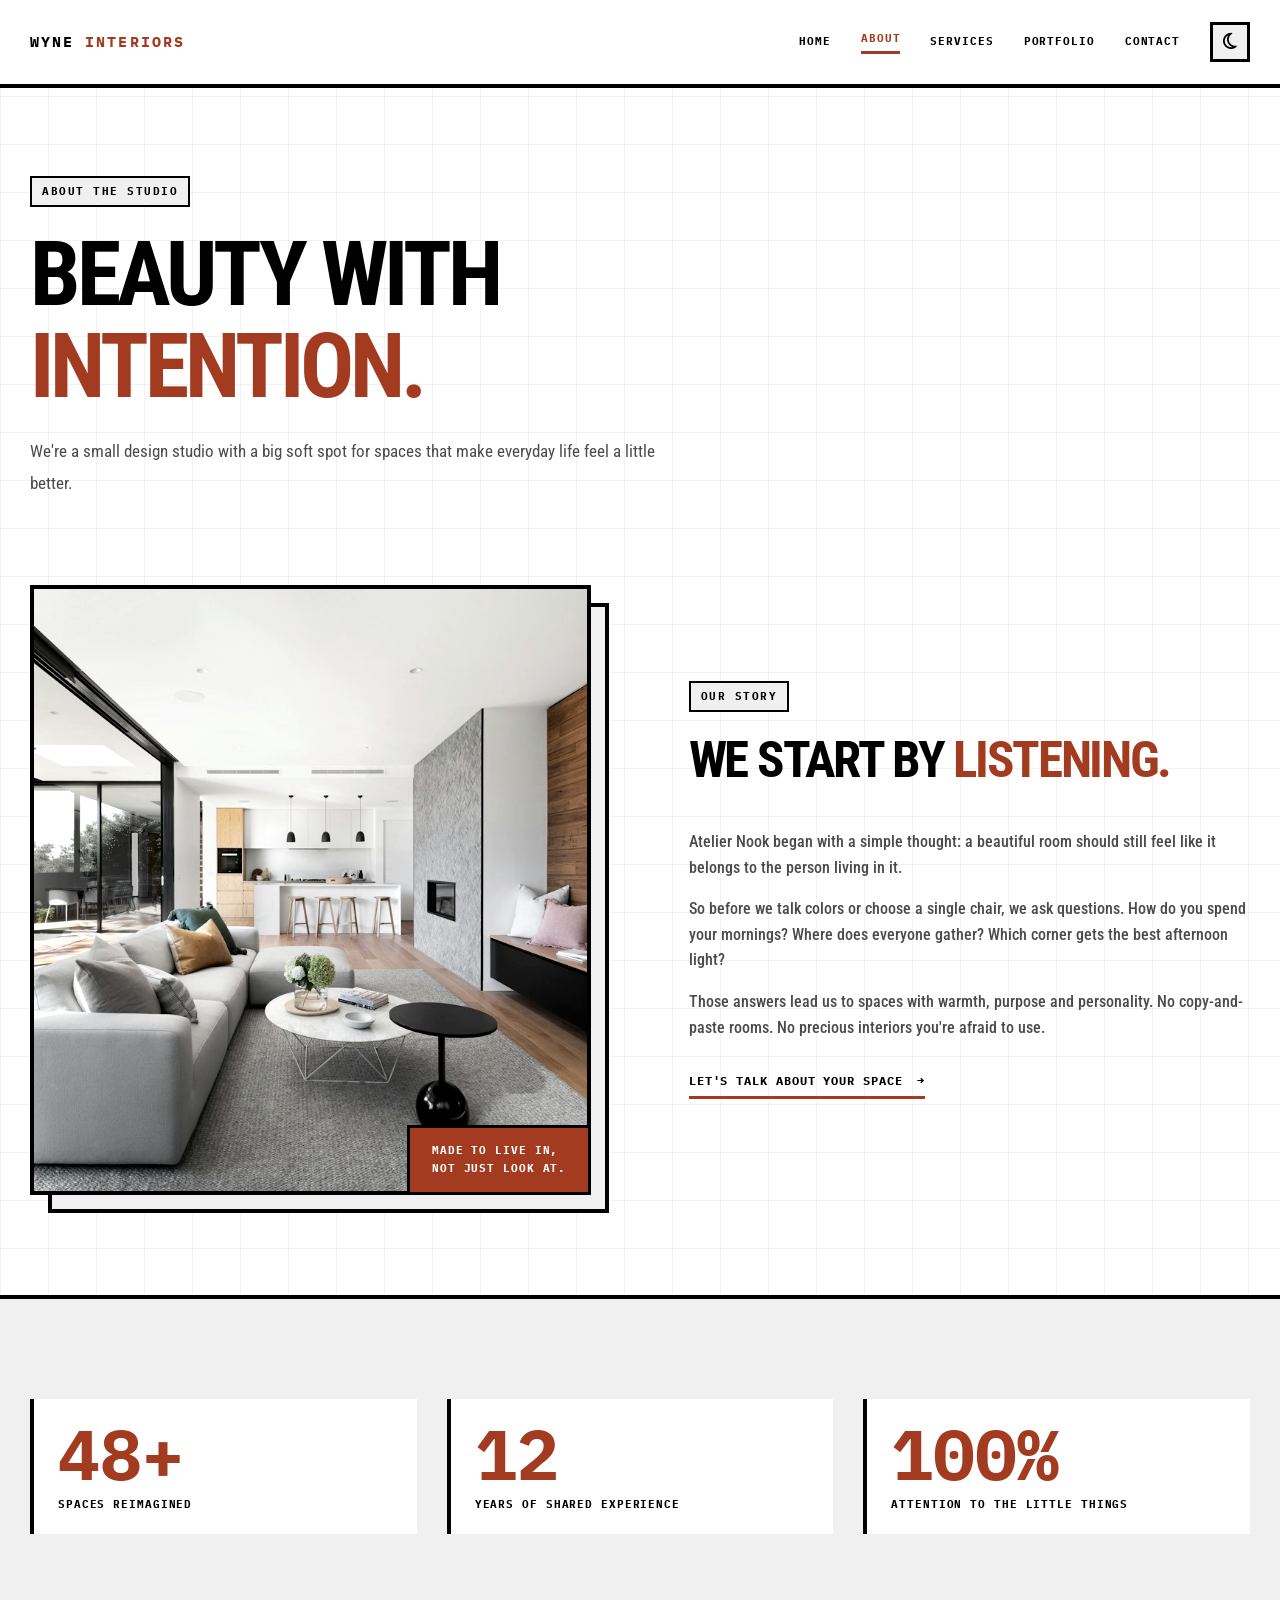
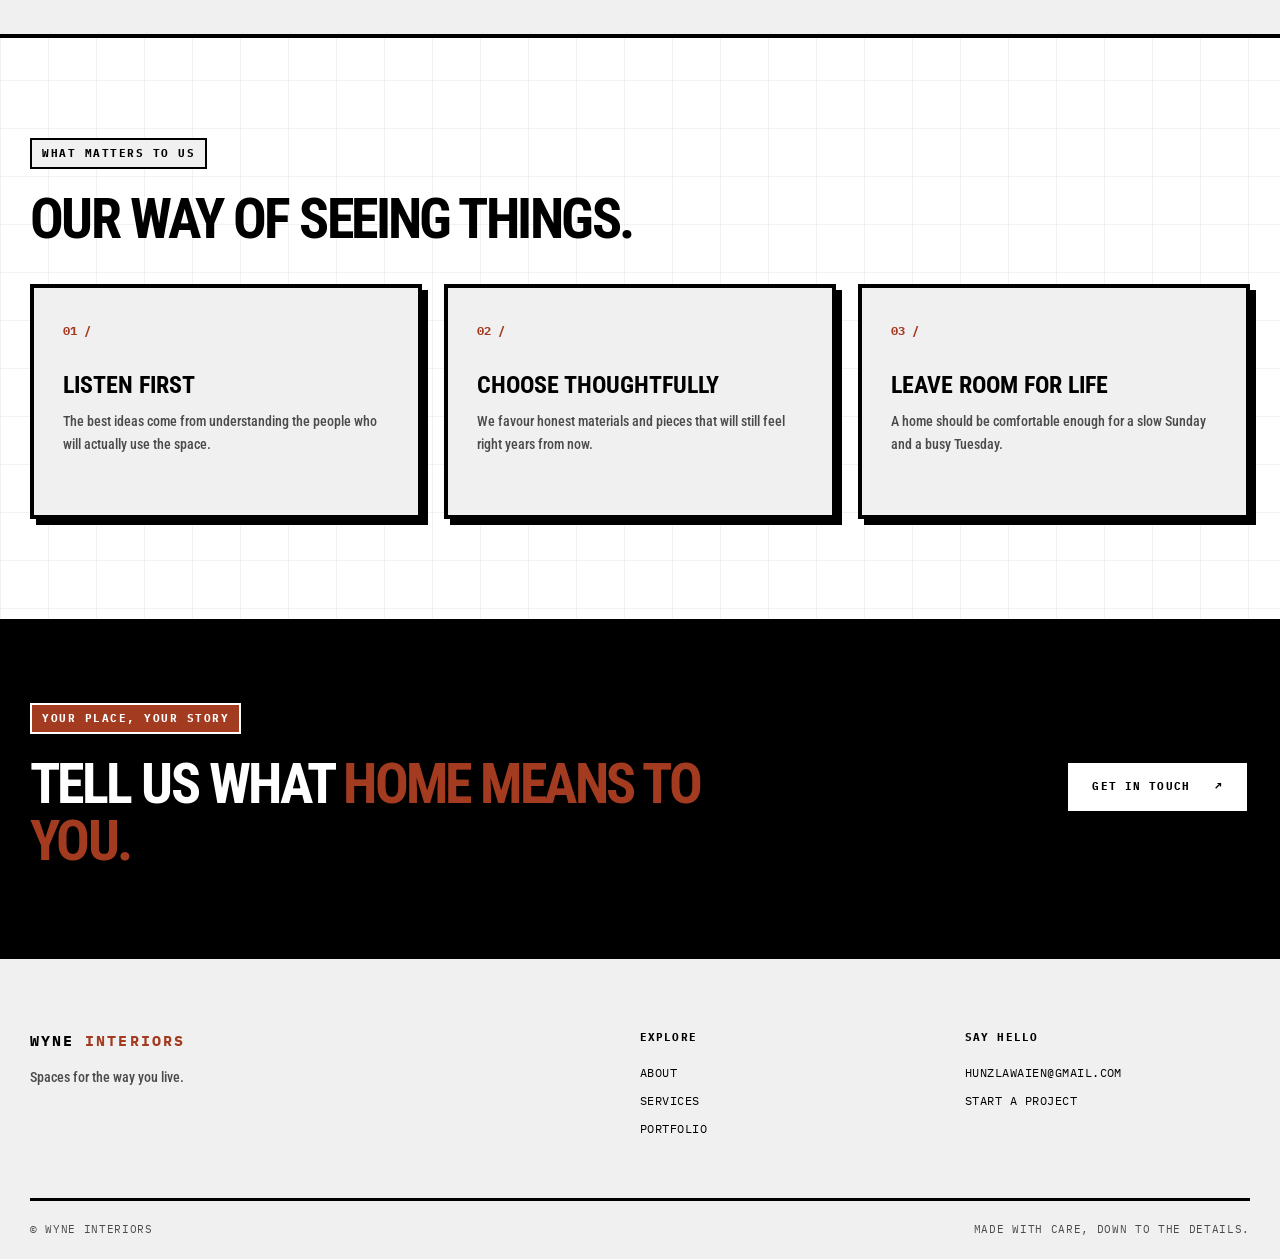
==== about.html @ 6b7e2caf "First commit, Add homepage and about page with theme toggle, animated text, counters and sliders" ====
<!doctype html>
<html lang="en">
  <head>
    <meta charset="UTF-8" />
    <meta name="viewport" content="width=device-width, initial-scale=1.0" />
    <title>About Us</title>
    <link
      href="https://fonts.googleapis.com/css2?family=DM+Sans:wght@400;500;600;700&family=Playfair+Display:ital,wght@0,400;0,500;0,600;1,400;1,500&display=swap"
      rel="stylesheet"
    />
    <link
      rel="stylesheet"
      href="https://cdnjs.cloudflare.com/ajax/libs/font-awesome/6.5.2/css/all.min.css"
    />
    <link rel="stylesheet" href="style.css" />
    <script src="script.js" defer></script>
  </head>
  <body>
    <header class="header">
      <div class="container header-inner">
        <a class="logo" href="index.html"> WYNE <span>INTERIORS</span></a>

        <button class="menu-toggle" type="button"></button>

        <nav class="navbar" id="navbar">
          <a href="index.html">Home</a>
          <a href="about.html" aria-current="page">About</a>
          <a href="services.html">Services</a>
          <a href="portfolio.html">Portfolio</a>
          <a href="contact.html">Contact</a>
          <button
            class="theme-toggle"
            type="button"
            aria-label="Switch to dark mode"
            title="Toggle dark mode"
          >
            <i class="fa-solid fa-moon"></i>
          </button>
        </nav>
      </div>
    </header>

    <main>
      <section class="page-hero container">
        <p class="tagline">About the studio</p>
        <h1>Beauty with <em>intention.</em></h1>
        <p class="lead">
          We're a small design studio with a big soft spot for spaces that make
          everyday life feel a little better.
        </p>
      </section>

      <section class="about-story section">
        <div class="container story-grid">
          <div class="story-image">
            <img
              src="images/home-hero.jpg"
              alt="Comfortable living room in a warm neutral palette"
              width="1100"
              height="1300"
            />
            <span class="image-stamp"
              >Made to live in,<br />not just look at.</span
            >
          </div>
          <div class="story">
            <p class="tagline">Our story</p>
            <h2>We start by <em>listening.</em></h2>
            <p>
              Atelier Nook began with a simple thought: a beautiful room should
              still feel like it belongs to the person living in it.
            </p>
            <p>
              So before we talk colors or choose a single chair, we ask
              questions. How do you spend your mornings? Where does everyone
              gather? Which corner gets the best afternoon light?
            </p>
            <p>
              Those answers lead us to spaces with warmth, purpose and
              personality. No copy-and-paste rooms. No precious interiors you're
              afraid to use.
            </p>
            <a class="text-link" href="contact.html"
              >Let's talk about your space <span aria-hidden="true">→</span></a
            >
          </div>
        </div>
      </section>

      <section class="numbers-section section">
        <div class="container numbers-grid">
          <div>
            <strong class="counter" data-target="48" data-suffix="+">0</strong
            ><span>spaces reimagined</span>
          </div>
          <div>
            <strong class="counter" data-target="12">0</strong
            ><span>years of shared experience</span>
          </div>
          <div>
            <strong class="counter" data-target="100" data-suffix="%">0</strong
            ><span>attention to the little things</span>
          </div>
        </div>
      </section>

      <section class="section">
        <div class="container">
          <div class="section-heading">
            <div>
              <p class="tagline">What matters to us</p>
              <h2>Our way of seeing things.</h2>
            </div>
          </div>
          <div class="values-grid">
            <article class="value-card">
              <span>01 /</span>
              <h3>Listen first</h3>
              <p>
                The best ideas come from understanding the people who will
                actually use the space.
              </p>
            </article>
            <article class="value-card">
              <span>02 /</span>
              <h3>Choose thoughtfully</h3>
              <p>
                We favour honest materials and pieces that will still feel right
                years from now.
              </p>
            </article>
            <article class="value-card">
              <span>03 /</span>
              <h3>Leave room for life</h3>
              <p>
                A home should be comfortable enough for a slow Sunday and a busy
                Tuesday.
              </p>
            </article>
          </div>
        </div>
      </section>

      <section class="cta-section">
        <div class="container cta-inner">
          <div>
            <p class="tagline">Your place, your story</p>
            <h2>Tell us what <em>home means to you.</em></h2>
          </div>
          <a class="button button-light" href="contact.html"
            >Get in touch <span aria-hidden="true">↗</span></a
          >
        </div>
      </section>
    </main>
    <footer class="footer">
      <div class="container footer-inner">
        <div>
          <a class="logo" href="index.html">WYNE <span>INTERIORS</span></a>
          <p>Spaces for the way you live.</p>
        </div>
        <div>
          <p class="footer-label">Explore</p>
          <a href="about.html">About</a><a href="services.html">Services</a
          ><a href="portfolio.html">Portfolio</a>
        </div>
        <div>
          <p class="footer-label">Say hello</p>
          <a href="mailto:hunzlawaien@gmail.com">hunzlawaien@gmail.com</a
          ><a href="contact.html">Start a project</a>
        </div>
      </div>
      <div class="container footer-bottom">
        <span>© <span class="year"></span>Wyne Interiors</span
        ><span>Made with care, down to the details.</span>
      </div>
    </footer>
  </body>
</html>
---- style.css ----
@import url("https://fonts.googleapis.com/css2?family=IBM+Plex+Mono:wght@400;500;600;700&family=Roboto+Condensed:wght@400;500;600;700&display=swap");

:root {
  --bg: #ffffff;
  --surface: #f0f0f0;
  --soft: #f0f0f0;
  --text: #000000;
  --muted: #4b4b4b;
  --accent: #a33b20;
  --accent-hover: #7f2d18;
  --line: #000000;
  --error: #a33b20;

  --font-body: "Roboto Condensed", Arial, sans-serif;
  --font-display: "Roboto Condensed", Arial, sans-serif;
  --font-mono: "IBM Plex Mono", monospace;

  --rust: #a33b20;
  --border-thick: 4px;
  --border-mid: 3px;
}

html[data-theme="dark"] {
  --bg: #0c0c0c;
  --surface: #171717;
  --soft: #171717;
  --text: #ffffff;
  --muted: #b5b5b5;
  --accent: #d55531;
  --accent-hover: #ea6f4d;
  --line: #ffffff;
  --error: #ff896f;

  --rust: #d55531;
}

* {
  box-sizing: border-box;
}

html {
  scroll-behavior: smooth;
}

body {
  margin: 0;
  background:
    linear-gradient(90deg, rgba(0, 0, 0, 0.05) 1px, transparent 1px),
    linear-gradient(180deg, rgba(0, 0, 0, 0.05) 1px, transparent 1px), var(--bg);
  background-size: 48px 48px;
  color: var(--text);
  font-family: var(--font-body);
  line-height: 1.6;
}

html[data-theme="dark"] body {
  background:
    linear-gradient(90deg, rgba(255, 255, 255, 0.06) 1px, transparent 1px),
    linear-gradient(180deg, rgba(255, 255, 255, 0.06) 1px, transparent 1px),
    var(--bg);
  background-size: 48px 48px;
}

body,
input,
textarea,
select,
button {
  font-family: var(--font-body);
}
img {
  display: block;
  width: 100%;
  max-width: 100%;
}
a {
  color: inherit;
  text-decoration: none;
}
button {
  cursor: pointer;
}
button,
input,
select,
textarea {
  font-size: inherit;
}
h1,
h2,
h3,
p,
figure {
  margin-top: 0;
}
h1,
h2,
h3 {
  line-height: 1.02;
}
h1,
h2 {
  font-family: var(--font-display);
  font-weight: 700;
  letter-spacing: -0.045em;
  text-transform: uppercase;
}
h1 em,
h2 em {
  color: var(--rust);
  font-style: normal;
  font-weight: 700;
}
h3 {
  font-family: var(--font-display);
  font-weight: 700;
  text-transform: uppercase;
}

:focus-visible {
  outline: 3px solid var(--rust);
  outline-offset: 3px;
}

[hidden] {
  display: none !important;
}
.container {
  width: min(100% - 48px, 1220px);
  margin-inline: auto;
}
.section {
  padding-block: 100px;
}

.button {
  display: inline-flex;
  justify-content: center;
  align-items: center;
  gap: 25px;
  min-height: 54px;
  border: var(--border-mid) solid var(--line);
  padding: 11px 24px;
  background: var(--surface);
  color: var(--text);
  font-family: var(--font-mono);
  font-size: 0.7rem;
  font-weight: 700;
  letter-spacing: 0.1em;
  text-transform: uppercase;
  box-shadow: 5px 5px 0 var(--line);
  transition:
    background 0.2s,
    transform 0.2s,
    box-shadow 0.2s;
}
.button:hover {
  transform: translate(-2px, -2px);
  box-shadow: 8px 8px 0 var(--line);
}
.button-primary {
  background: var(--rust);
  color: #fff;
}
.button-primary:hover {
  background: var(--accent-hover);
}
.button-light {
  background: #fff;
  color: #000;
}
.button-light:hover {
  background: var(--surface);
}

.tagline {
  display: inline-block;
  margin-bottom: 22px;
  padding: 5px 10px;
  border: 2px solid var(--line);
  background: var(--surface);
  color: var(--text);
  font-family: var(--font-mono);
  font-size: 0.67rem;
  font-weight: 700;
  letter-spacing: 0.14em;
  text-transform: uppercase;
}

.tagline {
  width: fit-content;
  height: fit-content;
}

.text-link {
  display: inline-flex;
  align-items: center;
  gap: 14px;
  border-bottom: var(--border-mid) solid var(--rust);
  padding-bottom: 5px;
  font-family: var(--font-mono);
  font-size: 0.72rem;
  font-weight: 700;
  letter-spacing: 0.08em;
  text-transform: uppercase;
  transition:
    gap 0.2s,
    color 0.2s;
}
.text-link:hover {
  gap: 20px;
  color: var(--rust);
}

.lead {
  color: var(--muted);
  font-size: 1.08rem;
  line-height: 1.85;
}

.page-hero {
  padding-block: 88px 85px;
}
.page-hero h1 {
  max-width: 840px;
  margin-bottom: 24px;
  font-size: clamp(3.5rem, 7vw, 6.2rem);
}
.page-hero .lead {
  max-width: 650px;
  margin-bottom: 0;
}
/* Header */

.header {
  position: relative;
  z-index: 20;
  border-bottom: var(--border-thick) solid var(--line);
  background: var(--bg);
}
.header-inner {
  display: flex;
  align-items: center;
  justify-content: space-between;
  min-height: 84px;
}
.logo {
  font-family: var(--font-mono);
  font-size: 0.92rem;
  font-weight: 700;
  letter-spacing: 0.14em;
  text-transform: uppercase;
  white-space: nowrap;
}
.logo span {
  color: var(--rust);
  font-style: normal;
  font-weight: 700;
}
.navbar {
  display: flex;
  align-items: center;
  gap: 30px;
}
.navbar a {
  color: var(--text);
  font-family: var(--font-mono);
  font-size: 0.7rem;
  font-weight: 700;
  letter-spacing: 0.08em;
  text-transform: uppercase;
}
.navbar a:hover,
.navbar a[aria-current="page"] {
  color: var(--rust);
}
.navbar a[aria-current="page"] {
  border-bottom: var(--border-mid) solid var(--rust);
  padding-bottom: 4px;
}

.theme-toggle,
.menu-toggle {
  border: var(--border-mid) solid var(--line);
  background: var(--surface);
  color: var(--text);
}
.theme-toggle {
  width: 40px;
  height: 40px;
  border-radius: 0;
  font-size: 1.15rem;
  line-height: 1;
}
.menu-toggle {
  display: none;
}

/* Home */

.hero {
  display: grid;
  grid-template-columns: 0.87fr 1.13fr;
  align-items: center;
  gap: 70px;
  padding-block: 72px 88px;
}
.hero h1 {
  max-width: 680px;
  margin-bottom: 27px;
  font-size: clamp(3.8rem, 7vw, 6.6rem);
  line-height: 0.9;
}
.hero .paragraph {
  max-width: 420px;
  color: var(--muted);
  font-size: 1.05rem;
  font-weight: 500;
}
.hero-buttons {
  display: flex;
  align-items: center;
  flex-wrap: wrap;
  gap: 26px;
  margin-top: 34px;
}
.hero-note {
  margin: 72px 0 0;
  color: var(--muted);
  font-family: var(--font-mono);
  font-size: 0.7rem;
  letter-spacing: 0.1em;
  text-transform: uppercase;
}

.hero-image {
  position: relative;
}
.hero-image::before {
  content: "";
  position: absolute;
  inset: 18px -18px -18px 18px;
  z-index: -1;
  border: var(--border-thick) solid var(--line);
  background: var(--surface);
}
.hero-image img {
  height: 610px;
  border: var(--border-thick) solid var(--line);
  object-fit: cover;
  filter: grayscale(0.45) contrast(1.14);
}
.image-label {
  position: absolute;
  right: 0;
  bottom: 0;
  padding: 14px 22px;
  border: var(--border-mid) solid var(--line);
  background: var(--rust);
  color: #fff;
  font-family: var(--font-mono);
  font-style: normal;
  font-size: 0.72rem;
  font-weight: 700;
  letter-spacing: 0.1em;
  text-transform: uppercase;
}

.typing-cursor {
  color: var(--rust);
  font-weight: 700;
  animation: blink 0.8s step-end infinite;
}
@keyframes blink {
  50% {
    opacity: 0;
  }
}

.intro-section,
.faq-section {
  background: var(--surface);
  border-block: var(--border-thick) solid var(--line);
}
.intro-grid {
  display: grid;
  grid-template-columns: 1fr 2fr;
  gap: 60px;
}
.intro-grid h2,
.section-heading h2,
.faq-layout h2 {
  font-size: clamp(2.4rem, 4.4vw, 4rem);
}
.intro-grid p:not(.tagline):not(.eyebrow) {
  max-width: 630px;
  color: var(--muted);
  font-weight: 500;
}
.intro-grid .text-link {
  margin-top: 16px;
}

.section-heading {
  display: flex;
  justify-content: space-between;
  align-items: end;
  gap: 24px;
  margin-bottom: 35px;
}
.section-heading h2 {
  margin-bottom: 0;
}

.project-slider {
  position: relative;
}
.slider {
  position: relative;
  height: 540px;
  overflow: hidden;
  border: var(--border-thick) solid var(--line);
  background: var(--surface);
}
.slide {
  position: absolute;
  inset: 0;
  margin: 0;
  visibility: hidden;
  opacity: 0;
  transition:
    opacity 0.55s ease,
    visibility 0.55s ease;
}

.slide.is-active {
  visibility: visible;
  opacity: 1;
}

.slide img {
  height: 100%;
  object-fit: cover;
  filter: grayscale(0.45) contrast(1.14);
}

.slide figcaption {
  position: absolute;
  bottom: 0;
  left: 0;
  display: grid;
  gap: 5px;
  min-width: 290px;
  padding: 18px 28px;
  border-top: var(--border-thick) solid var(--line);
  border-right: var(--border-thick) solid var(--line);
  background: var(--surface);
}

.slide figcaption span,
.project-meta span {
  color: var(--muted);
  font-family: var(--font-mono);
  font-size: 0.66rem;
  font-weight: 700;
  text-transform: uppercase;
  letter-spacing: 0.12em;
}

.slide figcaption strong {
  font-family: var(--font-display);
  font-size: 1.5rem;
  font-weight: 700;
  text-transform: uppercase;
  letter-spacing: -0.02em;
}

.slider-controls {
  display: flex;
  align-items: center;
  justify-content: center;
  padding-top: 18px;
}

.slider-dots {
  display: flex;
  align-items: center;
  gap: 10px;
}

.slider-dots button {
  width: 30px;
  height: 8px;
  padding: 0;
  border: 2px solid var(--line);
  border-radius: 0;
  background: var(--surface);
  cursor: pointer;
}

.slider-dots button.is-active {
  background: var(--rust);
}

/* Side arrows */
.slider-prev,
.slider-next {
  position: absolute;
  top: 50%;
  transform: translateY(-50%);
  z-index: 10;
  width: 48px;
  height: 48px;
  border: var(--border-mid) solid var(--line);
  border-radius: 0;
  background: var(--surface);
  color: var(--text);
  font-family: var(--font-mono);
  font-size: 1.1rem;
  font-weight: 700;
  cursor: pointer;
  display: grid;
  place-items: center;
  box-shadow: 4px 4px 0 var(--line);
  transition:
    background 0.2s ease,
    color 0.2s ease;
}

.slider-prev:hover,
.slider-next:hover {
  background: var(--rust);
  color: #fff;
}

.slider-prev {
  left: 24px;
}

.slider-next {
  right: 24px;
}

.services-preview {
  padding-top: 30px;
}
.service-list {
  border-top: var(--border-thick) solid var(--line);
}
.service-list a {
  display: grid;
  grid-template-columns: 80px 1fr 25px;
  align-items: center;
  gap: 12px;
  border-bottom: var(--border-thick) solid var(--line);
  padding-block: 28px;
  transition: background 0.2s;
}
.service-list a:hover {
  background: var(--surface);
}
.service-list a:hover h3 {
  color: var(--rust);
  transform: translateX(10px);
}
.service-list a > span:first-child {
  color: var(--rust);
  font-family: var(--font-mono);
  font-size: 0.72rem;
  font-weight: 700;
}
.service-list h3 {
  margin: 0;
  font-size: clamp(1.7rem, 3vw, 2.7rem);
  letter-spacing: -0.03em;
  transition:
    transform 0.2s,
    color 0.2s;
}

.cta-section {
  background: #000;
  color: #fff;
  border-block: var(--border-thick) solid var(--line);
}
html[data-theme="dark"] .cta-section {
  background: #000;
  border-color: #fff;
}
.cta-inner {
  display: flex;
  align-items: center;
  justify-content: space-between;
  gap: 32px;
  padding-block: 80px;
}
.cta-inner .tagline,
.cta-inner .eyebrow {
  border-color: #fff;
  background: var(--rust);
  color: #fff;
}
.cta-inner h2 {
  max-width: 760px;
  margin: 0;
  font-size: clamp(2.5rem, 4.4vw, 4.2rem);
}
.cta-inner h2 em {
  color: var(--rust);
}

/* Footer */

.footer {
  padding-top: 70px;
  border-top: var(--border-thick) solid var(--line);
  background: var(--surface);
}
.footer-inner {
  display: grid;
  grid-template-columns: 2fr 1fr 1fr;
  gap: 40px;
  padding-bottom: 60px;
}
.footer-inner > div {
  display: flex;
  flex-direction: column;
  align-items: flex-start;
  gap: 9px;
}
.footer-inner .logo {
  margin-bottom: 5px;
}
.footer-inner p {
  margin: 0;
  color: var(--muted);
  font-size: 0.88rem;
  font-weight: 500;
}
.footer-inner a:not(.logo) {
  font-family: var(--font-mono);
  font-size: 0.74rem;
  letter-spacing: 0.04em;
  text-transform: uppercase;
}
.footer-inner a:hover {
  color: var(--rust);
  text-decoration: underline;
}
.footer-inner .footer-label {
  margin-bottom: 8px;
  color: var(--text);
  font-family: var(--font-mono);
  font-size: 0.7rem;
  font-weight: 700;
  letter-spacing: 0.1em;
  text-transform: uppercase;
}
.footer-bottom {
  display: flex;
  justify-content: space-between;
  gap: 20px;
  border-top: var(--border-mid) solid var(--line);
  padding-block: 20px;
  color: var(--muted);
  font-family: var(--font-mono);
  font-size: 0.7rem;
  letter-spacing: 0.06em;
  text-transform: uppercase;
}

/* About */

.about-story {
  padding-top: 0;
}
.story-image {
  position: relative;
}
.story-image::before {
  content: "";
  position: absolute;
  inset: 18px -18px -18px 18px;
  z-index: -1;
  border: var(--border-thick) solid var(--line);
  background: var(--surface);
}
.story-image img {
  height: 610px;
  border: var(--border-thick) solid var(--line);
  object-fit: cover;
  filter: grayscale(0.45) contrast(1.14);
}

.image-stamp {
  position: absolute;
  right: 0;
  bottom: 0;
  padding: 14px 22px;
  border: var(--border-mid) solid var(--line);
  background: var(--rust);
  color: #fff;
  font-family: var(--font-mono);
  font-size: 0.7rem;
  font-style: normal;
  font-weight: 700;
  letter-spacing: 0.08em;
  text-transform: uppercase;
}

.story h2 {
  font-size: clamp(2.3rem, 4vw, 3.8rem);
}
.story p:not(.tagline) {
  color: var(--muted);
  font-weight: 500;
}
.story .text-link {
  margin-top: 16px;
}

.story-grid {
  display: grid;
  grid-template-columns: 1fr 1fr;
  align-items: center;
  gap: 8%;
}

.numbers-grid {
  display: grid;
  grid-template-columns: repeat(3, 1fr);
  gap: 30px;
}
.numbers-grid div {
  display: grid;
  gap: 7px;
  border-left: var(--border-thick) solid var(--line);
  padding: 20px 24px;
  background: var(--bg);
}
.numbers-grid strong {
  color: var(--rust);
  font-family: var(--font-mono);
  font-size: clamp(2.8rem, 5.5vw, 4.6rem);
  font-weight: 700;
  line-height: 1;
}
.numbers-grid span {
  color: var(--text);
  font-family: var(--font-mono);
  font-size: 0.7rem;
  font-weight: 700;
  letter-spacing: 0.08em;
  text-transform: uppercase;
}

.numbers-section {
  background: var(--soft);
  border-block: var(--border-thick) solid var(--line);
}

.values-grid {
  display: grid;
  grid-template-columns: repeat(3, 1fr);
  gap: 22px;
}
.value-card {
  min-height: 235px;
  padding: 29px;
  border: var(--border-thick) solid var(--line);
  background: var(--surface);
  box-shadow: 6px 6px 0 var(--line);
}
.value-card > span {
  color: var(--rust);
  font-family: var(--font-mono);
  font-size: 0.72rem;
  font-weight: 700;
}
.value-card h3 {
  margin: 31px 0 12px;
  font-size: 1.5rem;
}
.value-card p {
  margin: 0;
  color: var(--muted);
  font-size: 0.9rem;
  font-weight: 500;
}
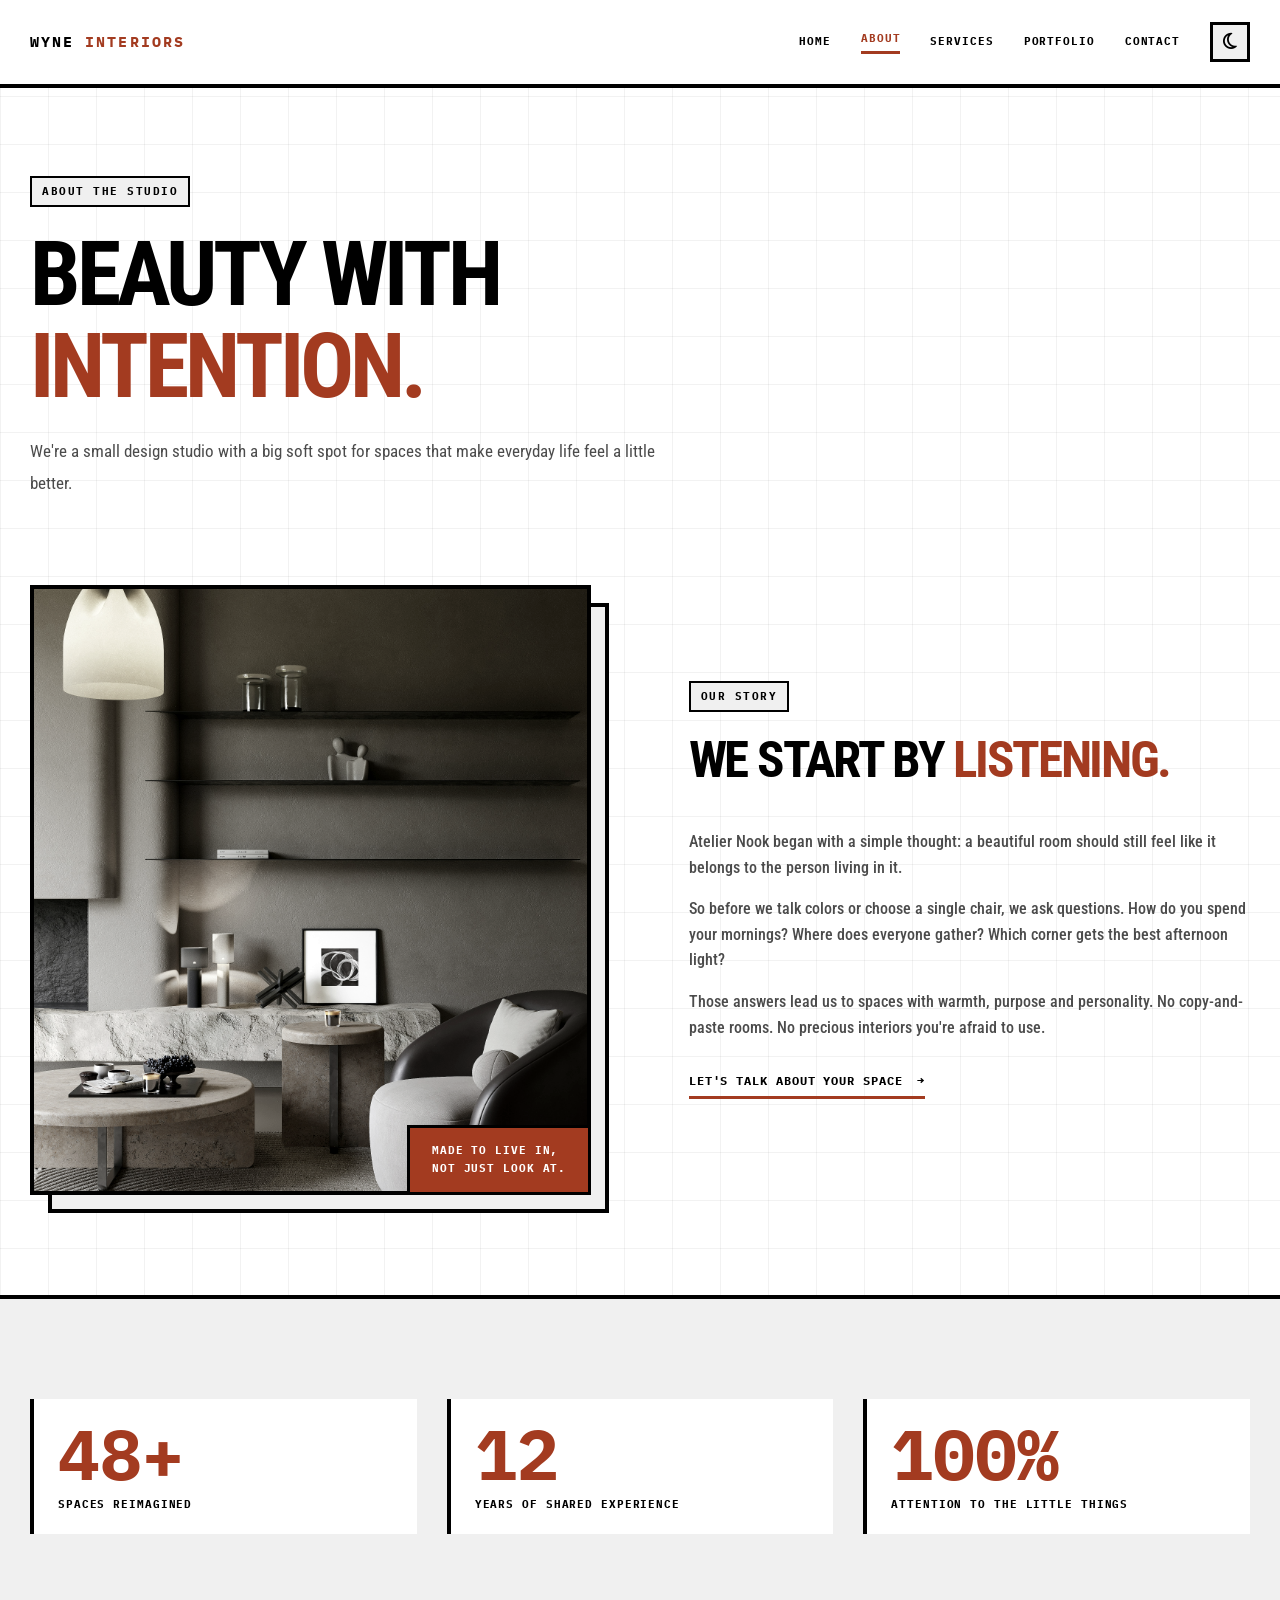
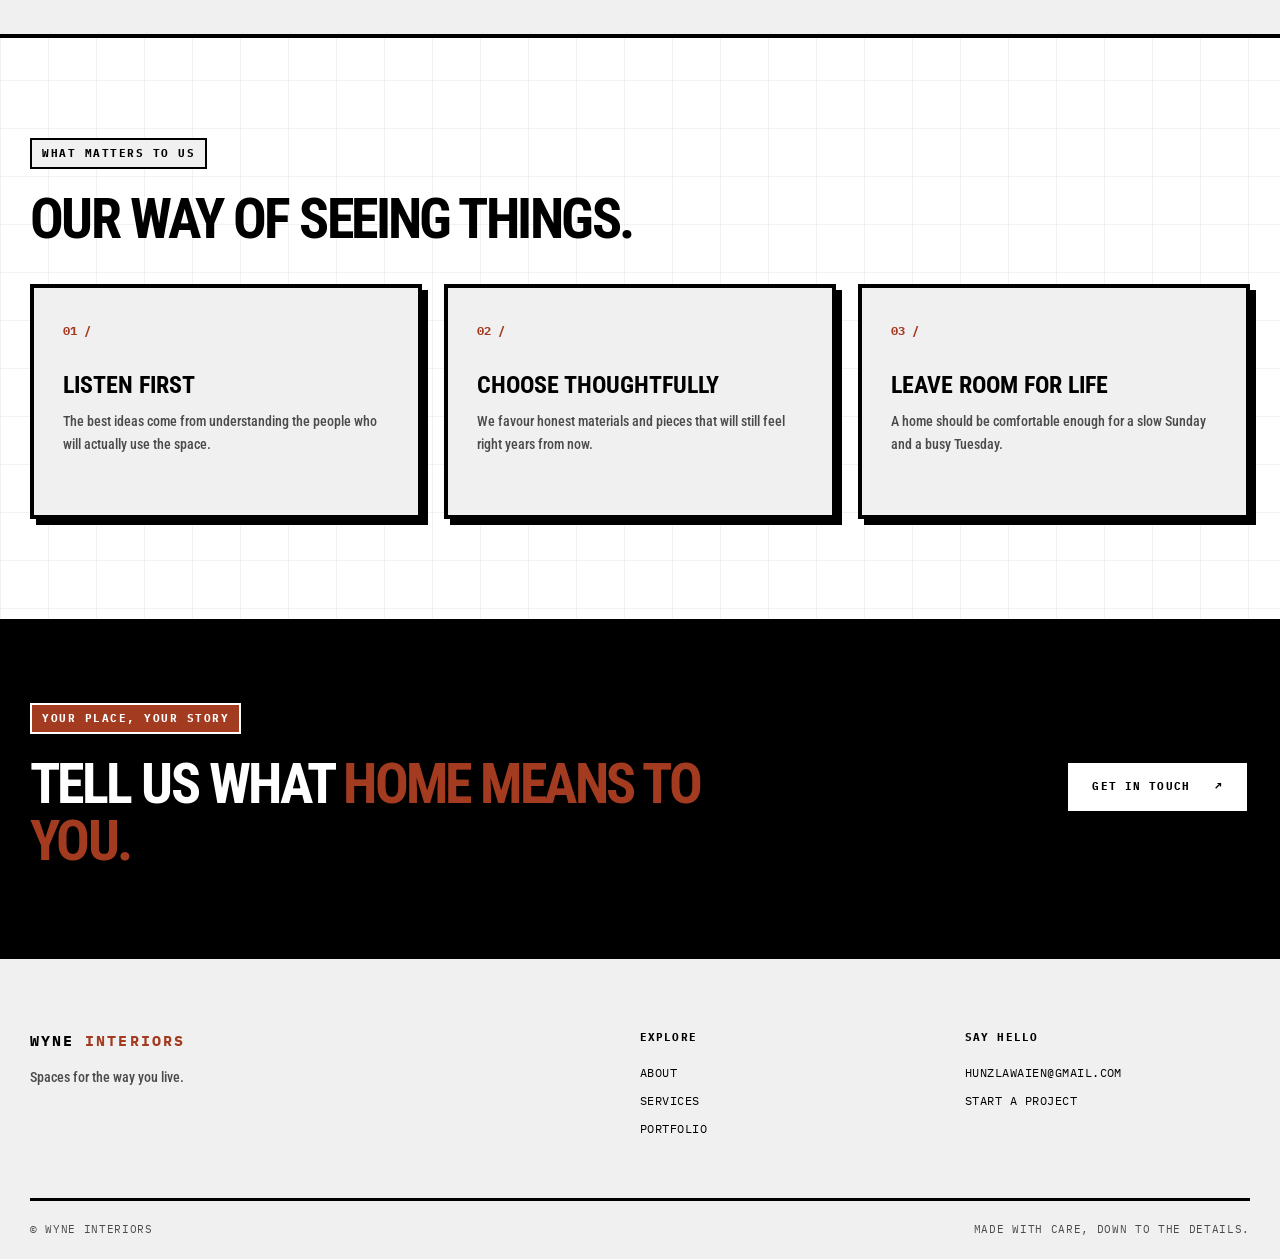
==== commit fab35bb7: "Updated about image and add service page with FAQ Accordion" ====
--- a/about.html
+++ b/about.html
@@ -54,7 +54,7 @@
         <div class="container story-grid">
           <div class="story-image">
             <img
-              src="images/home-hero.jpg"
+              src="images/about.jpg"
               alt="Comfortable living room in a warm neutral palette"
               width="1100"
               height="1300"
--- a/style.css
+++ b/style.css
@@ -708,10 +708,12 @@
   text-transform: uppercase;
 }
 
-.story h2 {
+.story h2,
+.service-detail h2 {
   font-size: clamp(2.3rem, 4vw, 3.8rem);
 }
-.story p:not(.tagline) {
+.story p:not(.tagline),
+.service-detail p:not(.tagline) {
   color: var(--muted);
   font-weight: 500;
 }
@@ -719,7 +721,8 @@
   margin-top: 16px;
 }
 
-.story-grid {
+.story-grid,
+.service-detail {
   display: grid;
   grid-template-columns: 1fr 1fr;
   align-items: center;
@@ -787,3 +790,89 @@
   font-size: 0.9rem;
   font-weight: 500;
 }
+
+/* Services */
+
+.services-section {
+  padding-top: 0;
+}
+.service-detail {
+  padding-block: 55px;
+  border-top: var(--border-thick) solid var(--line);
+  scroll-margin-top: 30px;
+}
+.service-detail.reverse .service-detail-inner {
+  order: 2;
+}
+.service-detail img {
+  height: 420px;
+  border: var(--border-thick) solid var(--line);
+  object-fit: cover;
+  filter: grayscale(0.45) contrast(1.14);
+}
+.service-detail-inner {
+  max-width: 510px;
+}
+
+.tick-list {
+  padding: 0;
+  margin: 26px 0;
+  list-style: none;
+}
+.tick-list li {
+  padding: 6px 0;
+  color: var(--muted);
+  font-weight: 500;
+}
+.tick-list li::before {
+  content: "■";
+  margin-right: 13px;
+  color: var(--rust);
+  font-size: 0.72rem;
+}
+
+.faq-layout {
+  display: grid;
+  grid-template-columns: 0.8fr 1.2fr;
+  gap: 80px;
+}
+.faq-item {
+  border-bottom: var(--border-mid) solid var(--line);
+}
+.faq-item:first-child {
+  border-top: var(--border-mid) solid var(--line);
+}
+.faq-item h3 {
+  margin: 0;
+}
+.faq-question {
+  display: flex;
+  justify-content: space-between;
+  align-items: center;
+  gap: 15px;
+  width: 100%;
+  border: 0;
+  padding: 24px 0;
+  background: transparent;
+  color: var(--text);
+  text-align: left;
+  font-family: var(--font-mono);
+  font-size: 0.78rem;
+  font-weight: 700;
+  letter-spacing: 0.08em;
+  text-transform: uppercase;
+}
+.faq-question span {
+  color: var(--rust);
+  font-size: 1.5rem;
+  font-weight: 400;
+}
+.faq-answer {
+  padding-bottom: 20px;
+}
+.faq-answer p {
+  max-width: 550px;
+  margin: 0;
+  color: var(--muted);
+  font-weight: 500;
+}
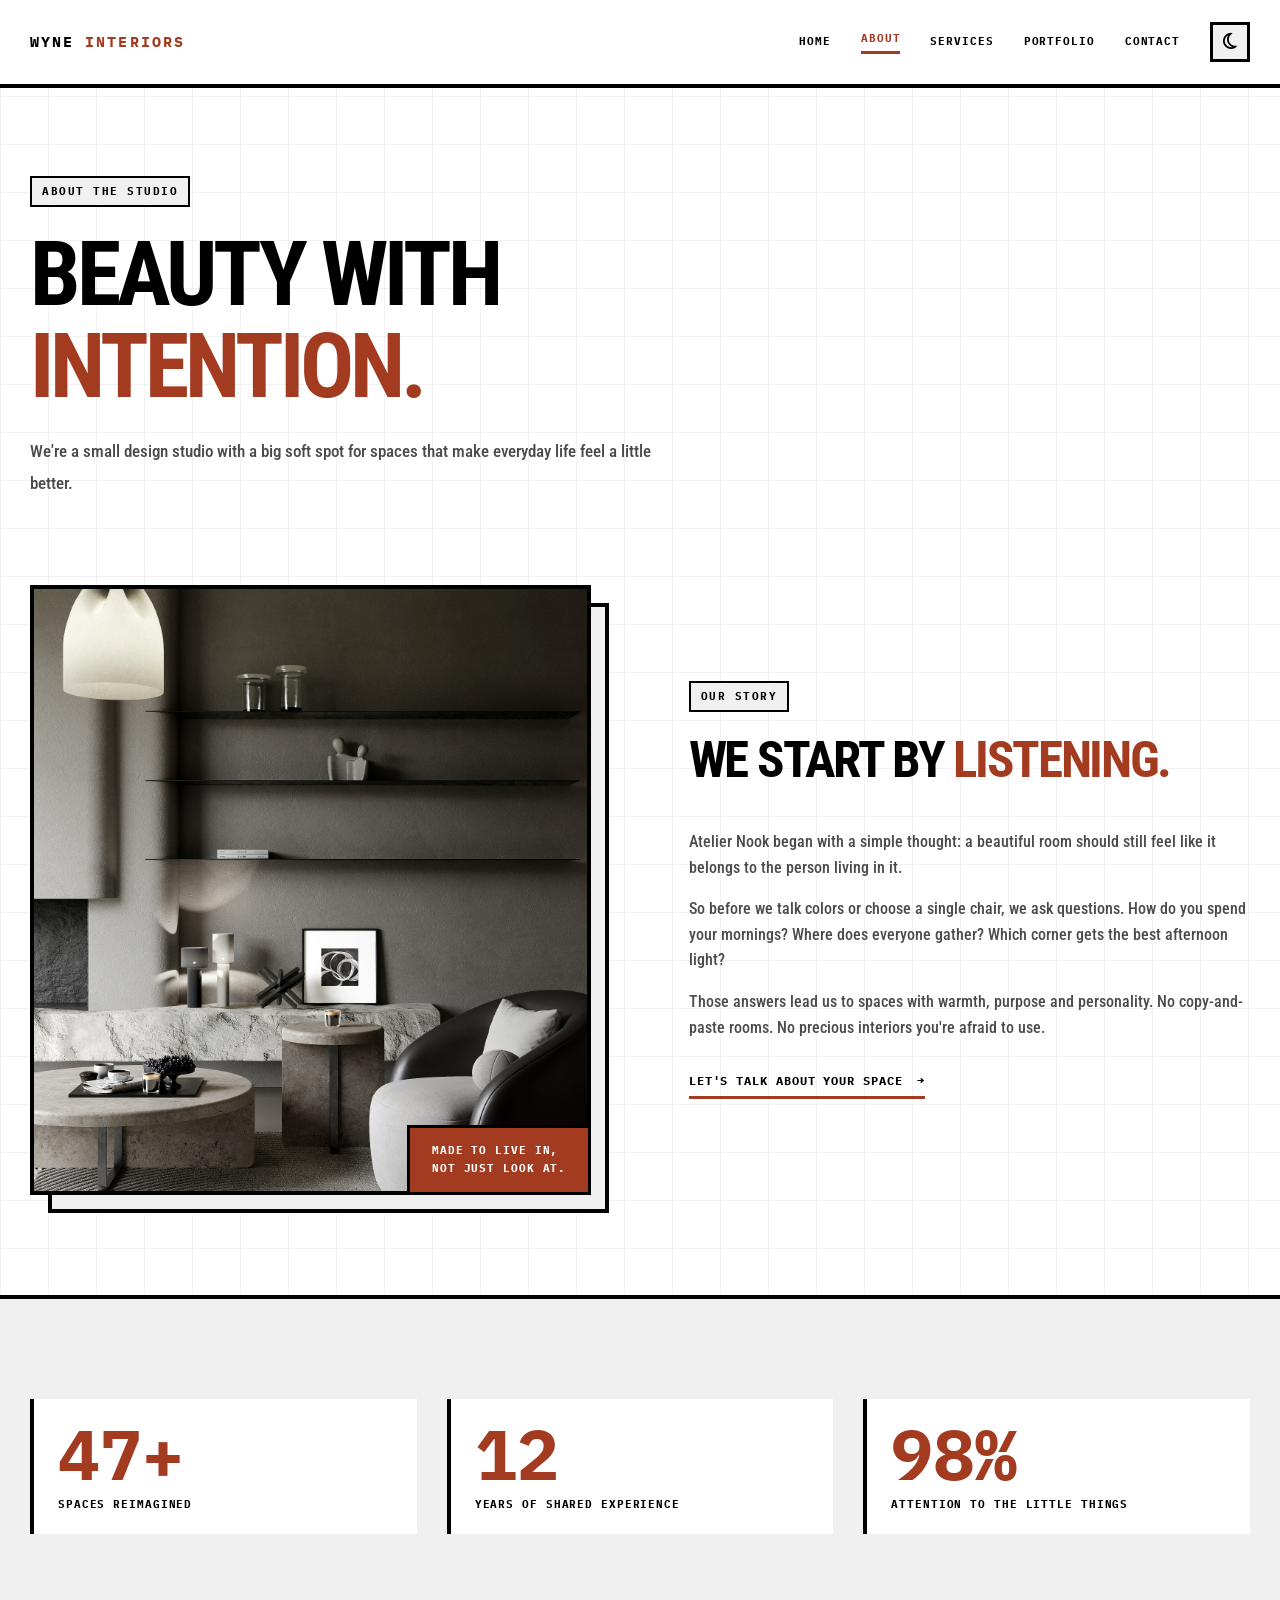
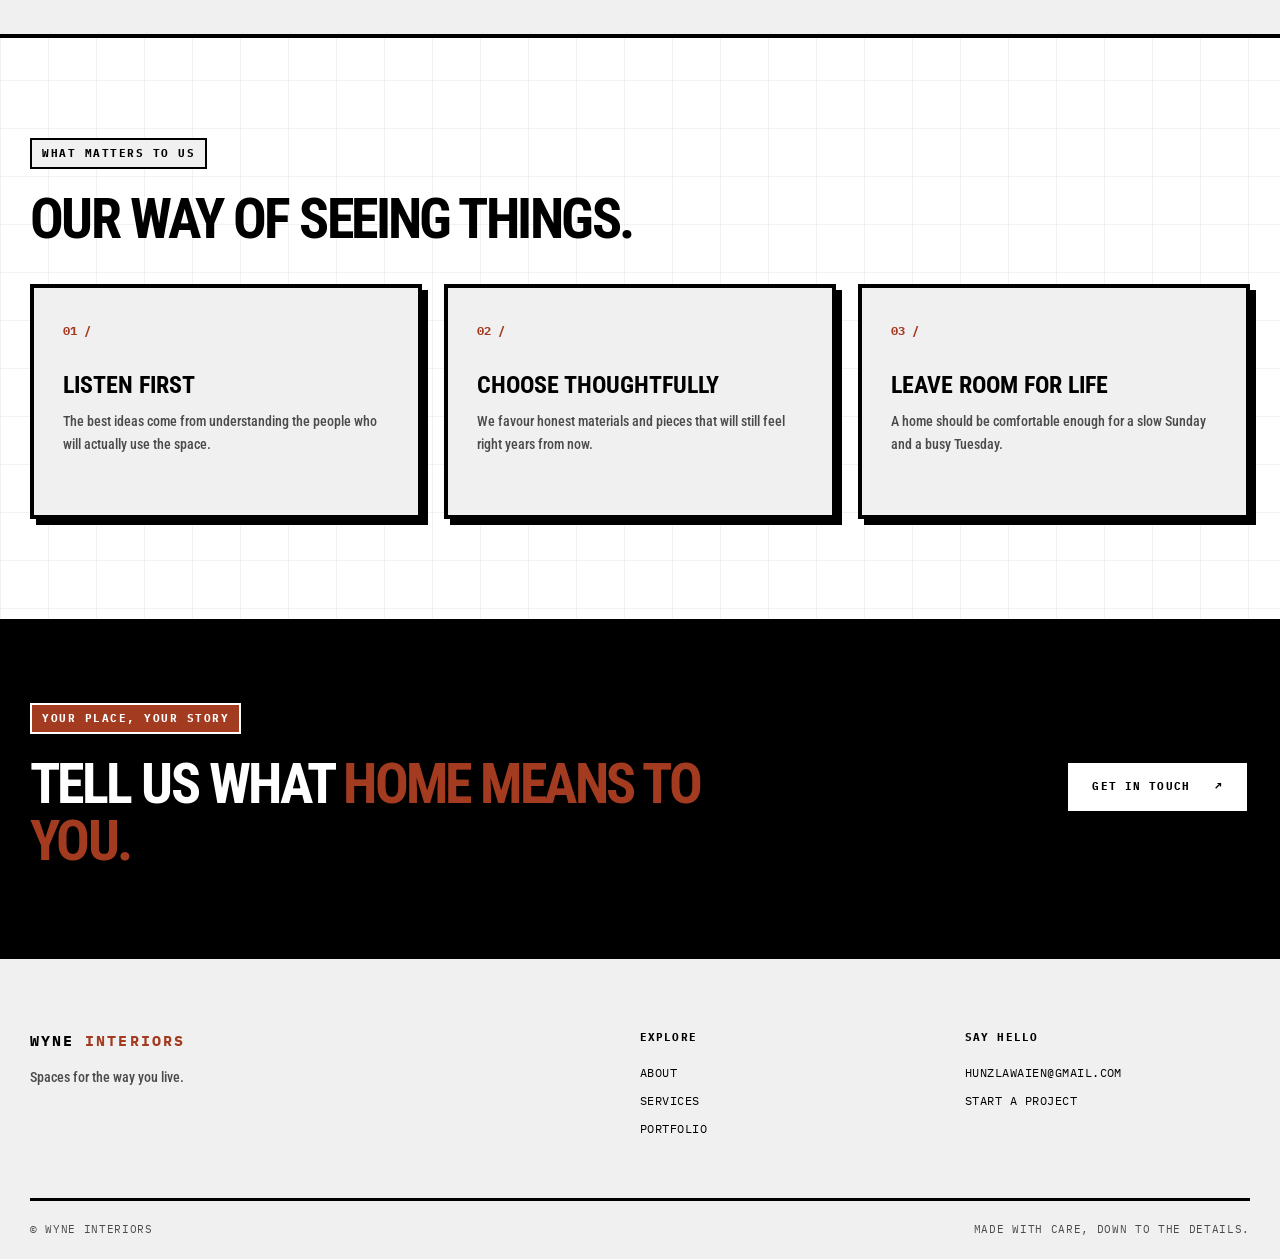
==== commit 744fc348: "Add portfolio section with filter" ====
--- a/about.html
+++ b/about.html
@@ -28,12 +28,7 @@
           <a href="services.html">Services</a>
           <a href="portfolio.html">Portfolio</a>
           <a href="contact.html">Contact</a>
-          <button
-            class="theme-toggle"
-            type="button"
-            aria-label="Switch to dark mode"
-            title="Toggle dark mode"
-          >
+          <button class="theme-toggle" type="button">
             <i class="fa-solid fa-moon"></i>
           </button>
         </nav>
--- a/style.css
+++ b/style.css
@@ -68,24 +68,29 @@
 button {
   font-family: var(--font-body);
 }
+
 img {
   display: block;
   width: 100%;
   max-width: 100%;
 }
+
 a {
   color: inherit;
   text-decoration: none;
 }
+
 button {
   cursor: pointer;
 }
+
 button,
 input,
 select,
 textarea {
   font-size: inherit;
 }
+
 h1,
 h2,
 h3,
@@ -93,11 +98,13 @@
 figure {
   margin-top: 0;
 }
+
 h1,
 h2,
 h3 {
   line-height: 1.02;
 }
+
 h1,
 h2 {
   font-family: var(--font-display);
@@ -105,12 +112,14 @@
   letter-spacing: -0.045em;
   text-transform: uppercase;
 }
+
 h1 em,
 h2 em {
   color: var(--rust);
   font-style: normal;
   font-weight: 700;
 }
+
 h3 {
   font-family: var(--font-display);
   font-weight: 700;
@@ -125,10 +134,12 @@
 [hidden] {
   display: none !important;
 }
+
 .container {
   width: min(100% - 48px, 1220px);
   margin-inline: auto;
 }
+
 .section {
   padding-block: 100px;
 }
@@ -154,21 +165,26 @@
     transform 0.2s,
     box-shadow 0.2s;
 }
+
 .button:hover {
   transform: translate(-2px, -2px);
   box-shadow: 8px 8px 0 var(--line);
 }
+
 .button-primary {
   background: var(--rust);
   color: #fff;
 }
+
 .button-primary:hover {
   background: var(--accent-hover);
 }
+
 .button-light {
   background: #fff;
   color: #000;
 }
+
 .button-light:hover {
   background: var(--surface);
 }
@@ -216,6 +232,7 @@
   color: var(--muted);
   font-size: 1.08rem;
   line-height: 1.85;
+  font-weight: 500;
 }
 
 .page-hero {
@@ -238,12 +255,14 @@
   border-bottom: var(--border-thick) solid var(--line);
   background: var(--bg);
 }
+
 .header-inner {
   display: flex;
   align-items: center;
   justify-content: space-between;
   min-height: 84px;
 }
+
 .logo {
   font-family: var(--font-mono);
   font-size: 0.92rem;
@@ -252,16 +271,19 @@
   text-transform: uppercase;
   white-space: nowrap;
 }
+
 .logo span {
   color: var(--rust);
   font-style: normal;
   font-weight: 700;
 }
+
 .navbar {
   display: flex;
   align-items: center;
   gap: 30px;
 }
+
 .navbar a {
   color: var(--text);
   font-family: var(--font-mono);
@@ -270,10 +292,12 @@
   letter-spacing: 0.08em;
   text-transform: uppercase;
 }
+
 .navbar a:hover,
 .navbar a[aria-current="page"] {
   color: var(--rust);
 }
+
 .navbar a[aria-current="page"] {
   border-bottom: var(--border-mid) solid var(--rust);
   padding-bottom: 4px;
@@ -285,6 +309,7 @@
   background: var(--surface);
   color: var(--text);
 }
+
 .theme-toggle {
   width: 40px;
   height: 40px;
@@ -292,6 +317,7 @@
   font-size: 1.15rem;
   line-height: 1;
 }
+
 .menu-toggle {
   display: none;
 }
@@ -305,18 +331,21 @@
   gap: 70px;
   padding-block: 72px 88px;
 }
+
 .hero h1 {
   max-width: 680px;
   margin-bottom: 27px;
   font-size: clamp(3.8rem, 7vw, 6.6rem);
   line-height: 0.9;
 }
+
 .hero .paragraph {
   max-width: 420px;
   color: var(--muted);
   font-size: 1.05rem;
   font-weight: 500;
 }
+
 .hero-buttons {
   display: flex;
   align-items: center;
@@ -324,6 +353,7 @@
   gap: 26px;
   margin-top: 34px;
 }
+
 .hero-note {
   margin: 72px 0 0;
   color: var(--muted);
@@ -336,6 +366,7 @@
 .hero-image {
   position: relative;
 }
+
 .hero-image::before {
   content: "";
   position: absolute;
@@ -344,12 +375,18 @@
   border: var(--border-thick) solid var(--line);
   background: var(--surface);
 }
+
 .hero-image img {
   height: 610px;
   border: var(--border-thick) solid var(--line);
   object-fit: cover;
   filter: grayscale(0.45) contrast(1.14);
 }
+
+.hero .lead {
+  max-width: 420px;
+}
+
 .image-label {
   position: absolute;
   right: 0;
@@ -458,7 +495,7 @@
 }
 
 .slide figcaption span,
-.project-meta span {
+.project-tag span {
   color: var(--muted);
   font-family: var(--font-mono);
   font-size: 0.66rem;
@@ -876,3 +913,71 @@
   color: var(--muted);
   font-weight: 500;
 }
+
+/* Portfolio */
+
+.portfolio-section {
+  padding-top: 0;
+}
+.portfolio-filters {
+  display: flex;
+  flex-wrap: wrap;
+  gap: 10px;
+  margin-bottom: 34px;
+}
+.portfolio-filters button {
+  border: var(--border-mid) solid var(--line);
+  padding: 10px 17px;
+  background: var(--surface);
+  color: var(--text);
+  font-family: var(--font-mono);
+  font-size: 0.7rem;
+  font-weight: 700;
+  letter-spacing: 0.08em;
+  text-transform: uppercase;
+  box-shadow: 3px 3px 0 var(--line);
+}
+.portfolio-filters button.is-active {
+  background: var(--rust);
+  border-color: var(--line);
+  color: #fff;
+}
+.portfolio-grid {
+  display: grid;
+  grid-template-columns: repeat(2, 1fr);
+  gap: 45px 24px;
+}
+.project-card {
+  overflow: hidden;
+  border: var(--border-thick) solid var(--line);
+  background: var(--surface);
+  padding: 12px;
+  box-shadow: 6px 6px 0 var(--line);
+}
+.project-card img {
+  height: 380px;
+  object-fit: cover;
+  filter: grayscale(0.45) contrast(1.14);
+  transition:
+    transform 0.35s,
+    filter 0.35s;
+}
+.project-card:hover img {
+  transform: scale(1.035);
+  filter: grayscale(0) contrast(1.05);
+}
+.project-tag {
+  display: flex;
+  align-items: center;
+  justify-content: space-between;
+  gap: 12px;
+  padding: 17px 6px 6px;
+}
+.project-tag h2 {
+  margin: 6px 0 0;
+  font-size: 1.6rem;
+}
+.project-tag > span {
+  color: var(--rust);
+  font-size: 1.2rem;
+}
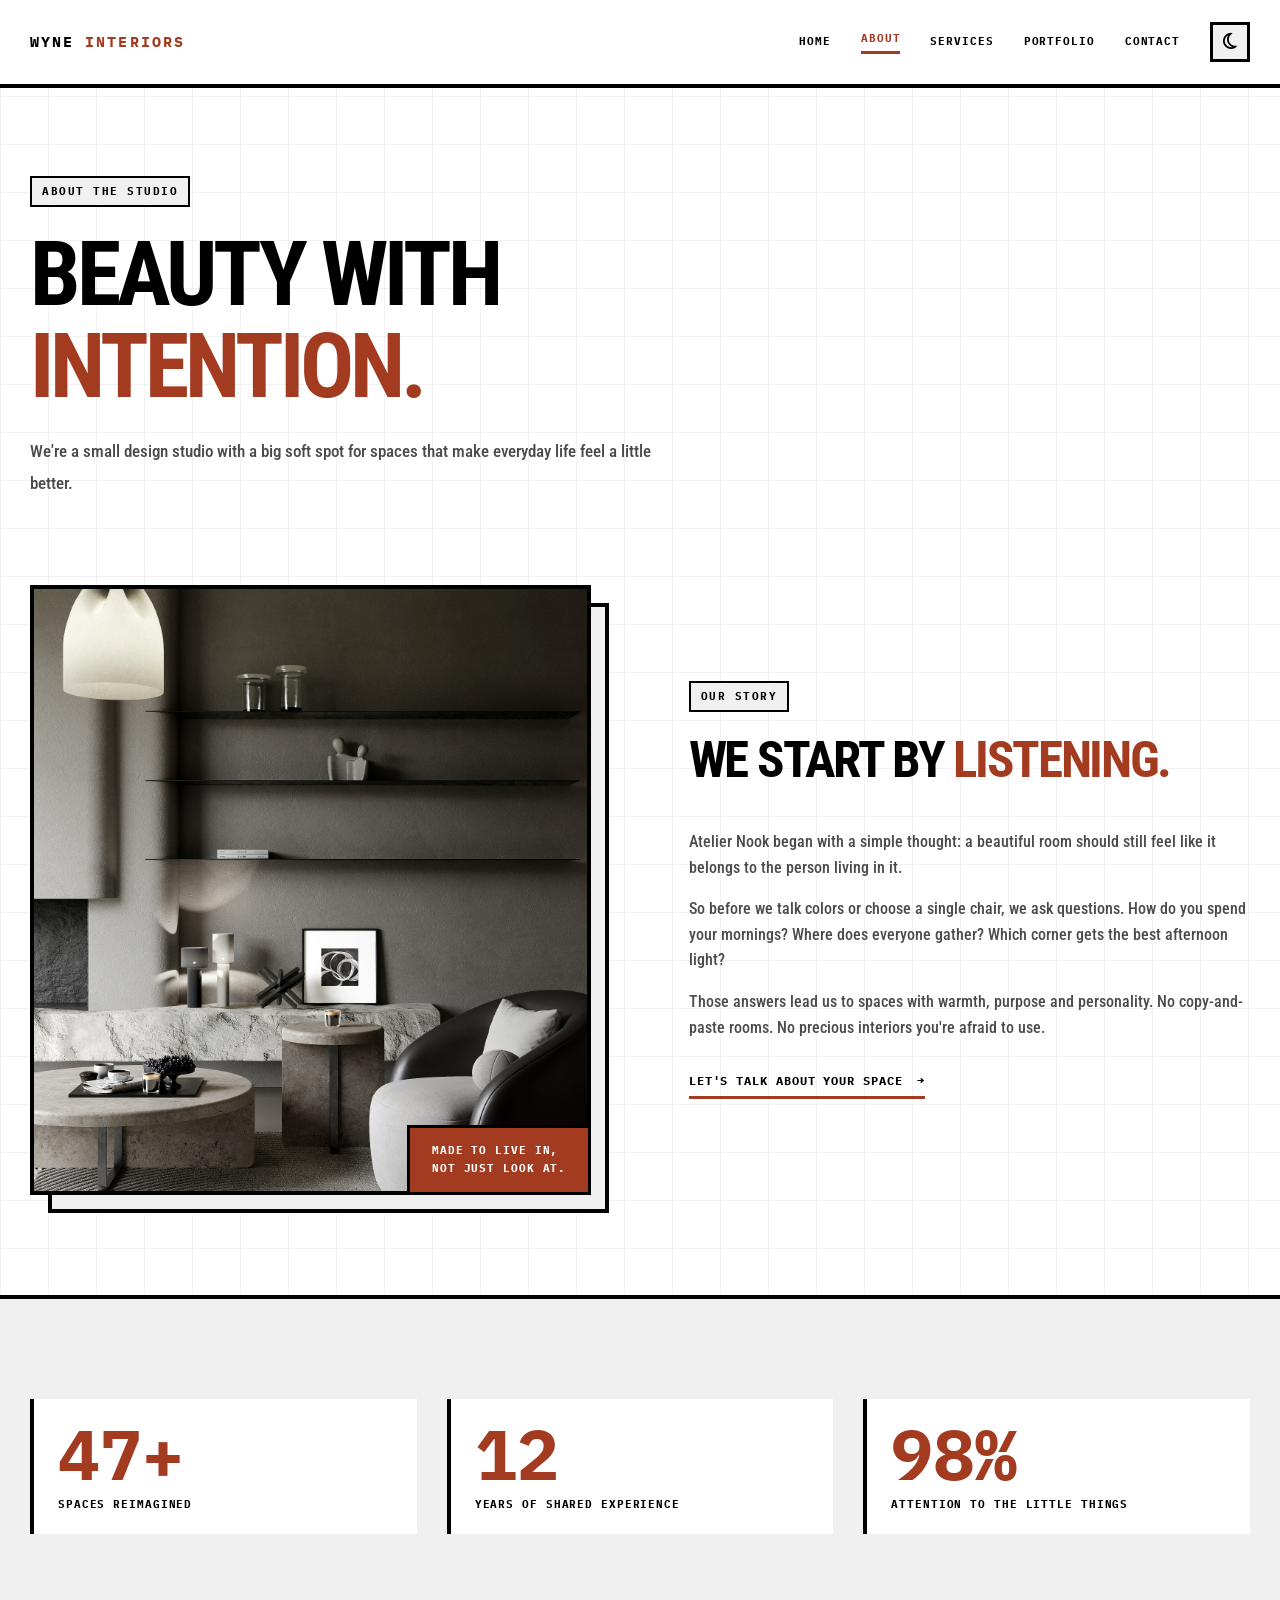
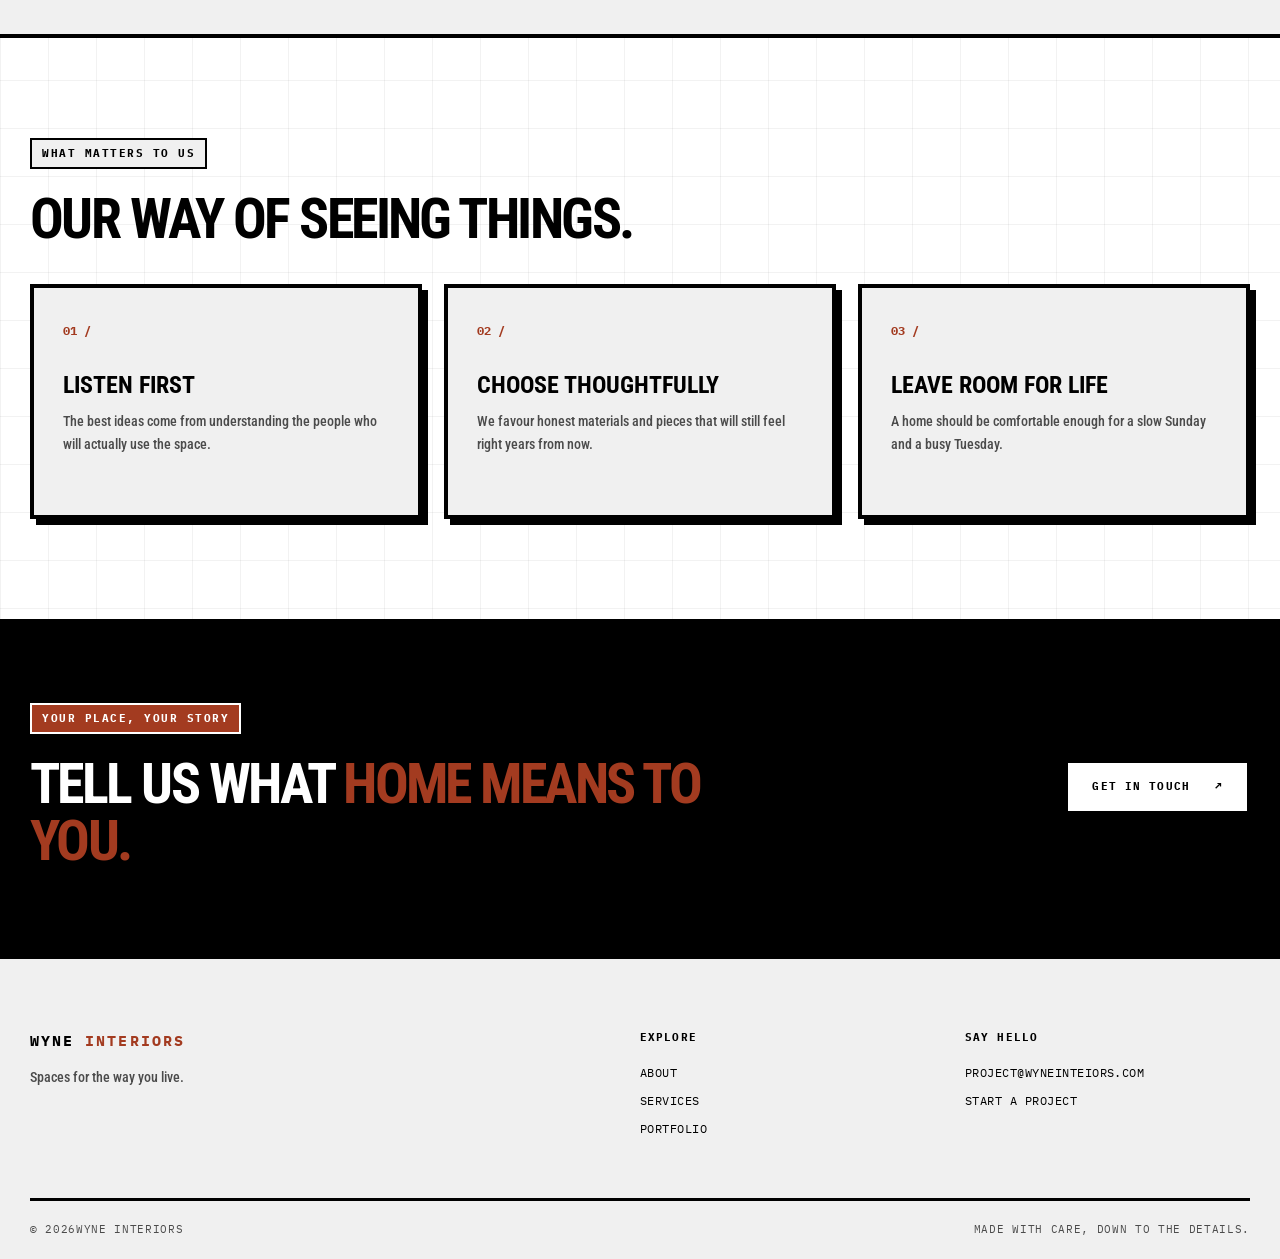
==== commit 5cfb6157: "Add scroll to top button" ====
--- a/about.html
+++ b/about.html
@@ -3,7 +3,7 @@
   <head>
     <meta charset="UTF-8" />
     <meta name="viewport" content="width=device-width, initial-scale=1.0" />
-    <title>About Us</title>
+    <title>About Us — Wyne Interiors</title>
     <link
       href="https://fonts.googleapis.com/css2?family=DM+Sans:wght@400;500;600;700&family=Playfair+Display:ital,wght@0,400;0,500;0,600;1,400;1,500&display=swap"
       rel="stylesheet"
@@ -161,7 +161,7 @@
         </div>
         <div>
           <p class="footer-label">Say hello</p>
-          <a href="mailto:hunzlawaien@gmail.com">hunzlawaien@gmail.com</a
+          <a href="mailto:project@wyneinteiors.com">project@wyneinteiors.com</a
           ><a href="contact.html">Start a project</a>
         </div>
       </div>
@@ -170,5 +170,8 @@
         ><span>Made with care, down to the details.</span>
       </div>
     </footer>
+    <button class="back-to-top" type="button" aria-label="Back to top">
+      ↑
+    </button>
   </body>
 </html>
--- a/style.css
+++ b/style.css
@@ -746,11 +746,13 @@
 }
 
 .story h2,
-.service-detail h2 {
+.service-detail h2,
+.contact-info h2 {
   font-size: clamp(2.3rem, 4vw, 3.8rem);
 }
 .story p:not(.tagline),
-.service-detail p:not(.tagline) {
+.service-detail p:not(.tagline),
+.contact-info > p:not(.eyebrow) {
   color: var(--muted);
   font-weight: 500;
 }
@@ -759,7 +761,8 @@
 }
 
 .story-grid,
-.service-detail {
+.service-detail,
+.contact-grid {
   display: grid;
   grid-template-columns: 1fr 1fr;
   align-items: center;
@@ -981,3 +984,170 @@
   color: var(--rust);
   font-size: 1.2rem;
 }
+
+/* Contact */
+
+.contact-section {
+  padding-top: 0;
+}
+
+.contact-grid {
+  align-items: start;
+}
+
+.contact-info {
+  padding-top: 17px;
+}
+
+.contact-detail {
+  margin-top: 32px;
+}
+
+.contact-detail > span {
+  display: block;
+  margin-bottom: 6px;
+  color: var(--rust);
+  font-family: var(--font-mono);
+  font-size: 0.7rem;
+  font-weight: 700;
+  letter-spacing: 0.12em;
+  text-transform: uppercase;
+}
+
+.contact-detail a {
+  font-family: var(--font-display);
+  font-size: 1.3rem;
+  font-weight: 700;
+  text-transform: uppercase;
+}
+
+.contact-detail a:hover {
+  color: var(--rust);
+}
+
+.contact-detail p {
+  max-width: 360px;
+  color: var(--muted);
+  font-weight: 500;
+}
+
+.contact-info img {
+  height: 250px;
+  margin-top: 45px;
+  border: var(--border-thick) solid var(--line);
+  object-fit: cover;
+  filter: grayscale(0.45) contrast(1.14);
+}
+
+.contact-form {
+  padding: 40px;
+  border: var(--border-thick) solid var(--line);
+  background: var(--soft);
+  box-shadow: 8px 8px 0 var(--line);
+}
+
+.form-intro {
+  font-family: var(--font-display);
+  font-size: 1.45rem;
+  font-weight: 700;
+  text-transform: uppercase;
+}
+
+.form-row {
+  display: grid;
+  grid-template-columns: 1fr 1fr;
+  gap: 18px;
+}
+.form-field {
+  margin-bottom: 23px;
+}
+
+.form-field label {
+  display: block;
+  margin-bottom: 9px;
+  font-family: var(--font-mono);
+  font-size: 0.7rem;
+  font-weight: 700;
+  letter-spacing: 0.08em;
+  text-transform: uppercase;
+}
+.form-field label span {
+  color: var(--error);
+}
+.form-field input,
+.form-field select,
+.form-field textarea {
+  width: 100%;
+  border: var(--border-mid) solid var(--line);
+  border-radius: 0;
+  padding: 12px 13px;
+  background: var(--bg);
+  color: var(--text);
+  font-weight: 500;
+  outline: none;
+}
+
+.form-field textarea {
+  resize: vertical;
+  min-height: 140px;
+}
+.form-field input:focus,
+.form-field select:focus,
+.form-field textarea:focus {
+  border-color: var(--rust);
+  outline: 3px solid var(--rust);
+  outline-offset: 1px;
+}
+.form-field [aria-invalid="true"] {
+  border-color: var(--error);
+}
+.field-error {
+  display: block;
+  min-height: 1.15em;
+  margin-top: 5px;
+  color: var(--error);
+  font-family: var(--font-mono);
+  font-size: 0.7rem;
+  font-weight: 700;
+}
+
+.form-status {
+  margin: 14px 0 0;
+  font-weight: 700;
+}
+.form-status:empty {
+  display: none;
+}
+.form-status.is-error {
+  color: var(--error);
+}
+
+/* Scroll button */
+
+.back-to-top {
+  position: fixed;
+  right: 24px;
+  bottom: 24px;
+  z-index: 10;
+  width: 46px;
+  height: 46px;
+  border: var(--border-mid) solid var(--line);
+  border-radius: 0;
+  background: var(--rust);
+  color: #fff;
+  font-family: var(--font-mono);
+  font-size: 1.15rem;
+  font-weight: 700;
+  box-shadow: 4px 4px 0 var(--line);
+  opacity: 0;
+  pointer-events: none;
+  transform: translateY(10px);
+  transition:
+    opacity 0.2s,
+    transform 0.2s;
+}
+.back-to-top.is-visible {
+  opacity: 1;
+  pointer-events: auto;
+  transform: translateY(0);
+}
